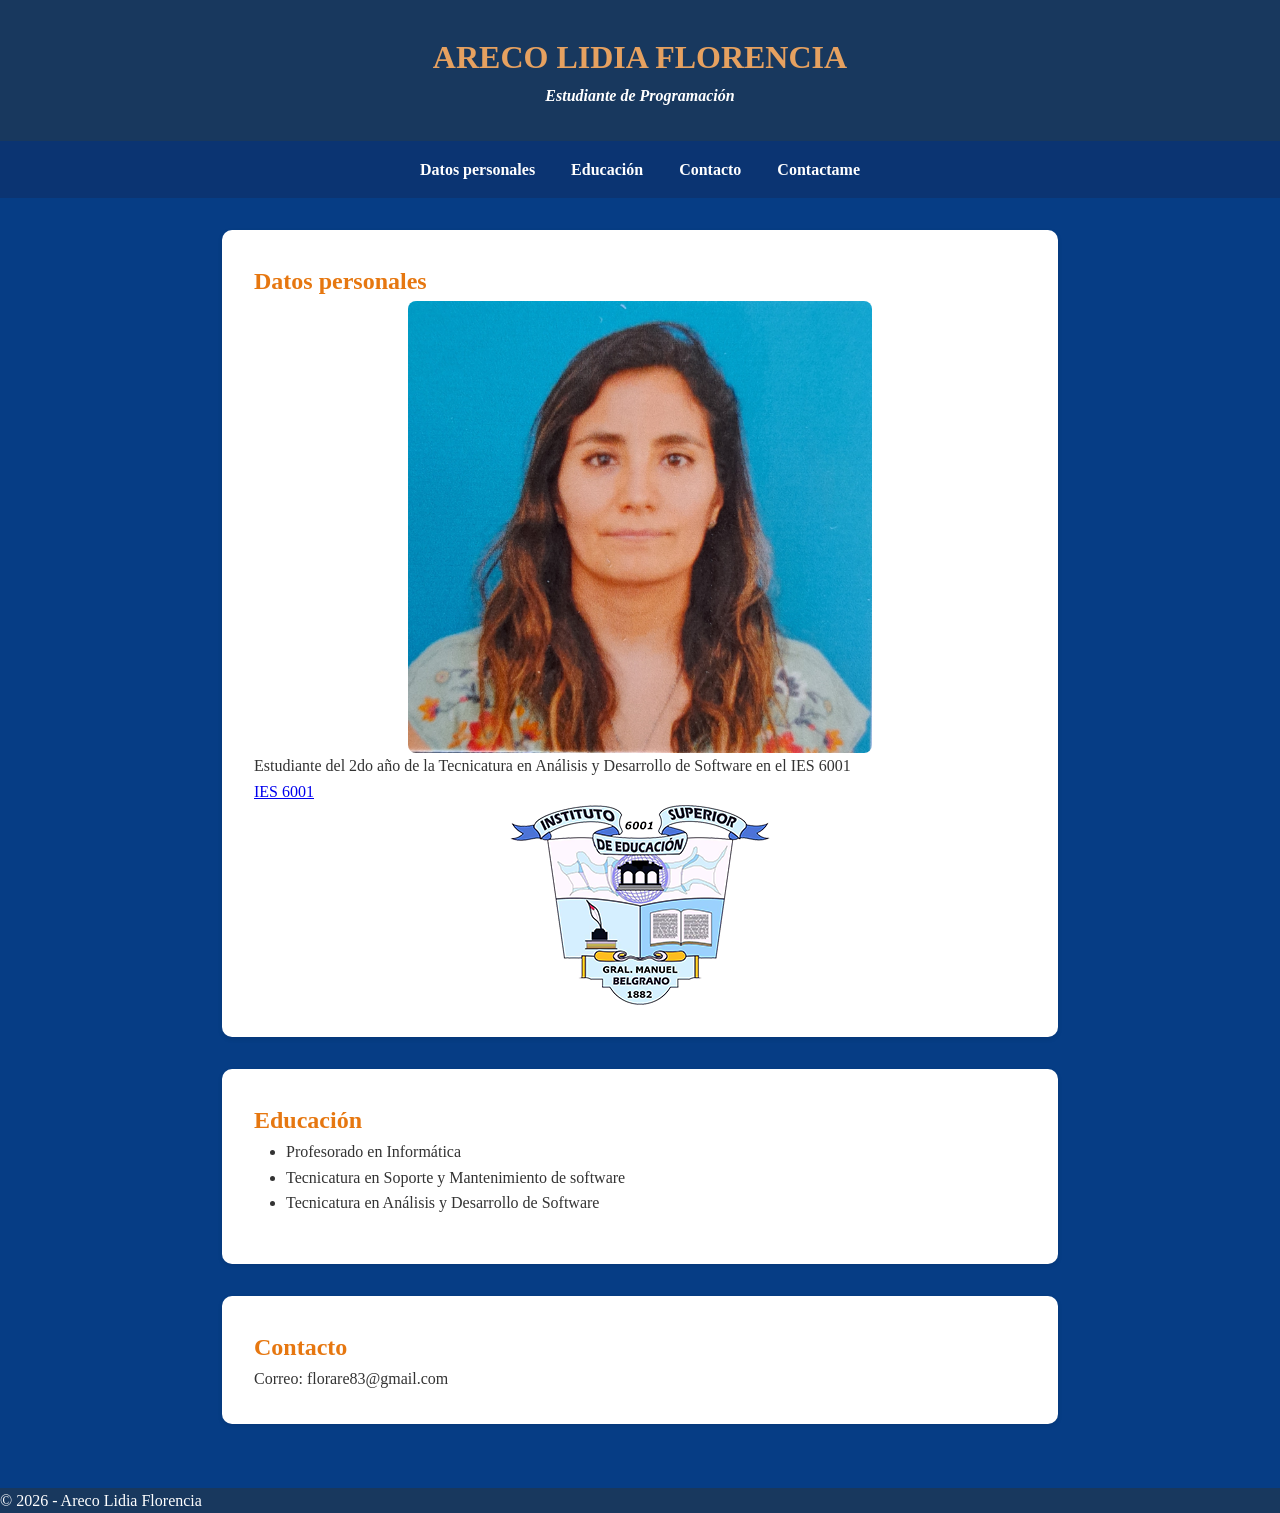
==== index.html @ 7a7b5271 "Add files via upload" ====
<!DOCTYPE html>
<html lang="es">
 <head>
  <meta charset="UTF-8">
  <meta name="viewport" content="width=device-width, initial-scale=1.0">
  <title>Areco — Mi Primer Sitio</title>
  <link rel="stylesheet" href="style.css">
 </head>
 <body>
   <header>
   <h1>ARECO LIDIA FLORENCIA</h1>
   <p class="destacado">Estudiante de Programación</p>
  </header>
 <nav>
  <a href="#datos">Datos personales</a>
  <a href="#educacion">Educación</a>
  <a href="#contacto">Contacto</a>
  <a href="#contactame">Contactame</a>
 </nav>
 <main>
  <section id="datos">
   <h2>Datos personales</h2>
   <img src="images/foto_perfil.jpg" alt="Foto de Florencia">
   <p>Estudiante del 2do año de la Tecnicatura en Análisis y Desarrollo de Software en el IES 6001</p>
   <a href="https://ies6001-sal.infd.edu.ar/sitio/">IES 6001</a>
   <img src="images/ies6001.png" alt="IES 6001">
  </section>
   <section id="educacion">
   <h2>Educación</h2>
   <ul>
    <li>Profesorado en Informática</li>
    <li>Tecnicatura en Soporte y Mantenimiento de software</li>
    <li>Tecnicatura en Análisis y Desarrollo de Software</li>
   </ul> 
  </section>
  <section id="contacto">
   <h2>Contacto</h2>
   <p>Correo: florare83@gmail.com</p>
  </section>
 </main>

 <footer>
  <p>&copy; 2026 - Areco Lidia Florencia</p>
 </footer>
</html>
---- style.css ----
/* ===== RESET BASICO ===== */
* {
 margin: 0; /* Elimina margenes por defecto */
 padding: 0; /* Elimina relleno por defecto */
 box-sizing: border-box; /* Los bordes se incluyen en el ancho */
}
/* ===== TIPOGRAFIA BASE ===== */
body {
 font-family: Georgia, "Times New Roman", Times, serif;
 font-size: 16px; /* Tamanio base */
 line-height: 1.6; /* Espacio entre lineas */
 color: #333333; /* Gris oscuro para el texto */
 background-color: #063d85; /* Fondo gris claro */
}

/* ===== HEADER ===== */
header {
 font-family:Georgia, 'Times New Roman', Times, serif;
 background-color: #18385e; /* Azul */
 color: rgb(230, 161, 96);
 text-align: center;
 padding: 2rem; /* Espacio interno */
}
/* ===== NAV ===== */
nav {
 background-color: #0b3472; /* Azul oscuro */
 padding: 1rem;
 text-align: center;
}
nav a {
 color: white;
 text-decoration: none; /* Sin subrayado */
 margin: 0 1rem; /* Espacio entre links */
 font-weight: bold;
}

/* ===== FOOTER ===== */
footer {
 color: white;
 background-color: #18385e;
}

/* ===== MAIN ===== */
main {
 max-width: 900px; /* Ancho maximo */
 margin: 0 auto; /* Centrar horizontalmente */
 padding: 2rem;
}
/* ===== SECCIONES ===== */
section {
 background-color: white;
 border-radius: 10px; /* Esquinas redondeadas */
 padding: 2rem;
 margin-bottom: 2rem;
 box-shadow: 0 2px 5px rgba(0,0,0,0.1); /* Sombra suave */
}
/* ===== IMAGENES ===== */
img {
 max-width: 60%; /* Nunca mas ancho que su contenedor */
 height: auto; /* Mantiene proporcion */
 border-radius: 8px;
 display: block; margin: 0 auto; /*Centrado de imagenes*/
}
/* ===== LISTAS ===== */
ul, ol {
 padding-left: 2rem; /* Indentacion de la lista */
 margin-bottom: 1rem;
}

/*ELEMENTO, CLASE Y PSEUDO-CLASE*/

h2 {
 color: rgb(230, 119, 16);
}
.destacado {
 color: rgb(255, 255, 255);
 font-weight: bold;
 font-style: italic;
 }
a:hover {
 text-decoration: underline; /* Subrayado al pasar el mouse */
 color: rgb(115, 176, 204);
}
a:active { color: rgb(160, 214, 240);
}
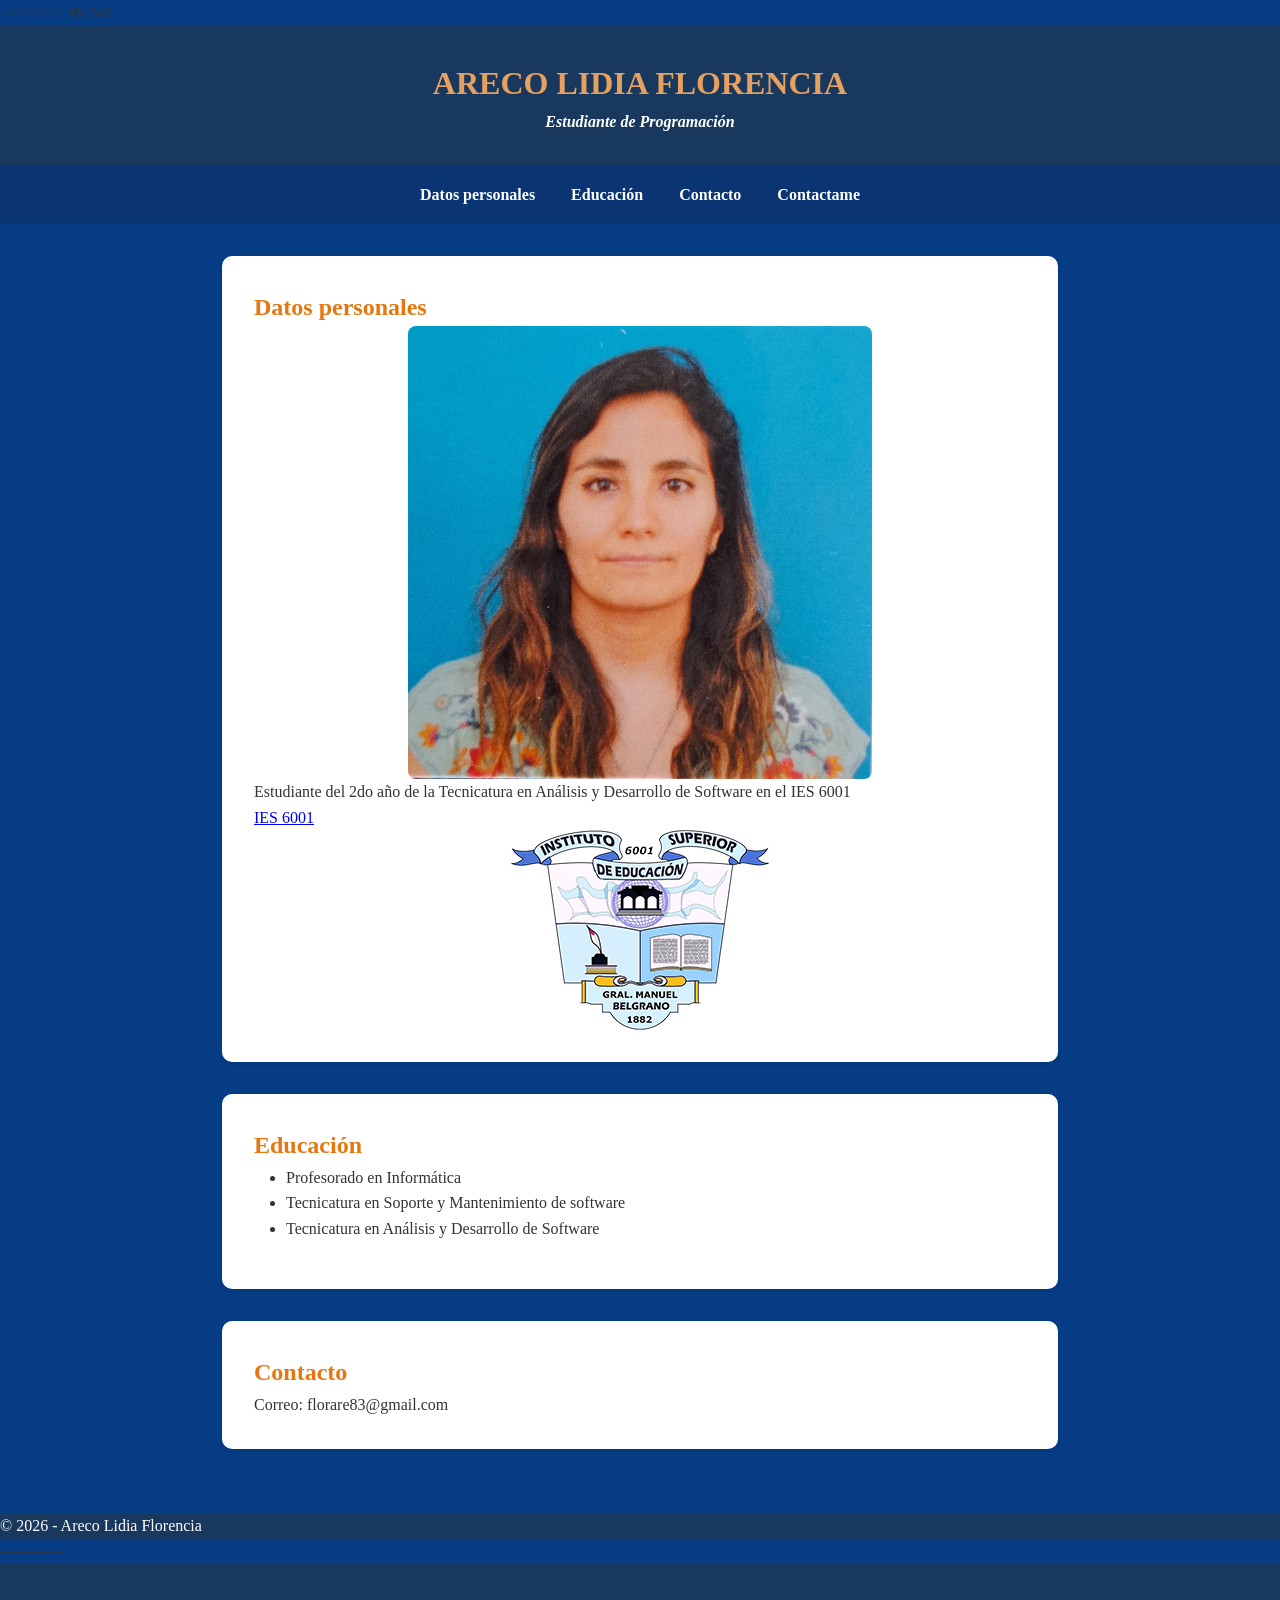
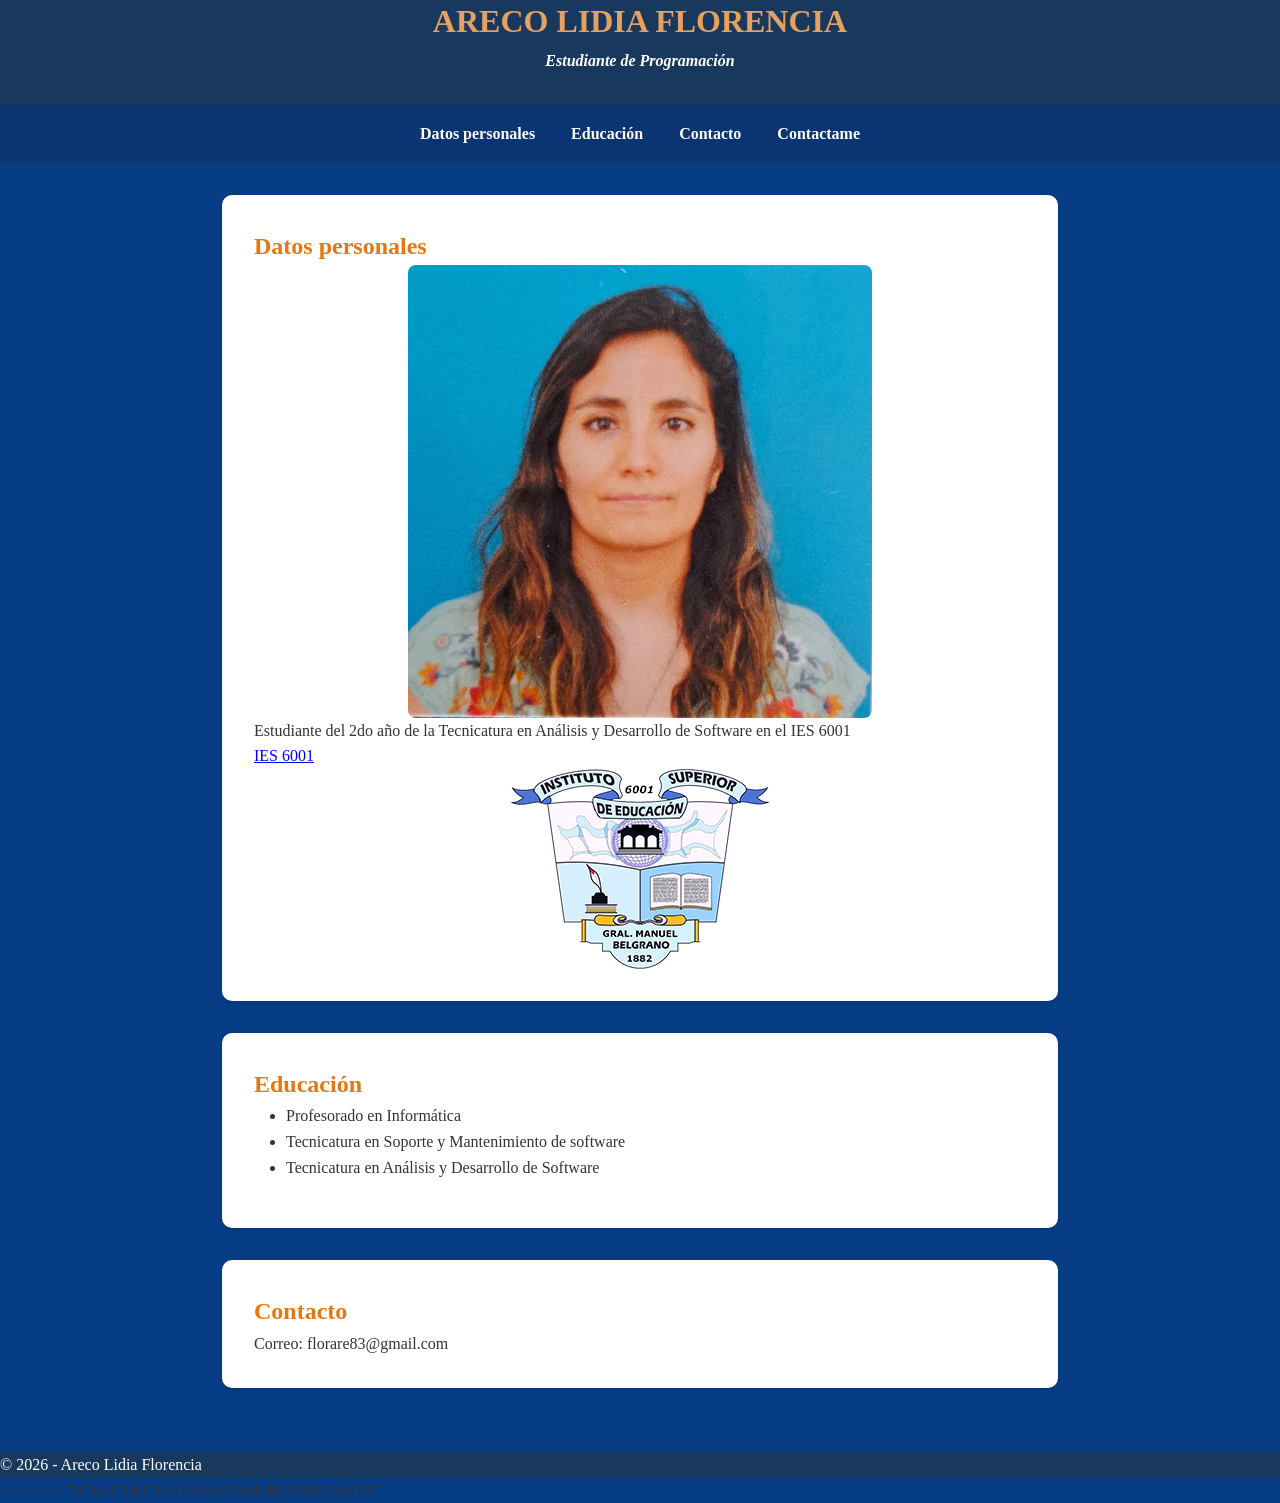
==== commit 647d47c3: "Arreglo" ====
--- a/index.html
+++ b/index.html
@@ -1,45 +1,93 @@
-<!DOCTYPE html>
-<html lang="es">
- <head>
-  <meta charset="UTF-8">
-  <meta name="viewport" content="width=device-width, initial-scale=1.0">
-  <title>Areco — Mi Primer Sitio</title>
-  <link rel="stylesheet" href="style.css">
- </head>
- <body>
-   <header>
-   <h1>ARECO LIDIA FLORENCIA</h1>
-   <p class="destacado">Estudiante de Programación</p>
-  </header>
- <nav>
-  <a href="#datos">Datos personales</a>
-  <a href="#educacion">Educación</a>
-  <a href="#contacto">Contacto</a>
-  <a href="#contactame">Contactame</a>
- </nav>
- <main>
-  <section id="datos">
-   <h2>Datos personales</h2>
-   <img src="images/foto_perfil.jpg" alt="Foto de Florencia">
-   <p>Estudiante del 2do año de la Tecnicatura en Análisis y Desarrollo de Software en el IES 6001</p>
-   <a href="https://ies6001-sal.infd.edu.ar/sitio/">IES 6001</a>
-   <img src="images/ies6001.png" alt="IES 6001">
-  </section>
-   <section id="educacion">
-   <h2>Educación</h2>
-   <ul>
-    <li>Profesorado en Informática</li>
-    <li>Tecnicatura en Soporte y Mantenimiento de software</li>
-    <li>Tecnicatura en Análisis y Desarrollo de Software</li>
-   </ul> 
-  </section>
-  <section id="contacto">
-   <h2>Contacto</h2>
-   <p>Correo: florare83@gmail.com</p>
-  </section>
- </main>
-
- <footer>
-  <p>&copy; 2026 - Areco Lidia Florencia</p>
- </footer>
-</html>
+<<<<<<< HEAD
+<!DOCTYPE html>
+<html lang="es">
+ <head>
+  <meta charset="UTF-8">
+  <meta name="viewport" content="width=device-width, initial-scale=1.0">
+  <title>Areco — Mi Primer Sitio</title>
+  <link rel="stylesheet" href="style.css">
+ </head>
+ <body>
+   <header>
+   <h1>ARECO LIDIA FLORENCIA</h1>
+   <p class="destacado">Estudiante de Programación</p>
+  </header>
+ <nav>
+  <a href="#datos">Datos personales</a>
+  <a href="#educacion">Educación</a>
+  <a href="#contacto">Contacto</a>
+  <a href="#contactame">Contactame</a>
+ </nav>
+ <main>
+  <section id="datos">
+   <h2>Datos personales</h2>
+   <img src="images/foto_perfil.jpg" alt="Foto de Florencia">
+   <p>Estudiante del 2do año de la Tecnicatura en Análisis y Desarrollo de Software en el IES 6001</p>
+   <a href="https://ies6001-sal.infd.edu.ar/sitio/">IES 6001</a>
+   <img src="images/ies6001.png" alt="IES 6001">
+  </section>
+   <section id="educacion">
+   <h2>Educación</h2>
+   <ul>
+    <li>Profesorado en Informática</li>
+    <li>Tecnicatura en Soporte y Mantenimiento de software</li>
+    <li>Tecnicatura en Análisis y Desarrollo de Software</li>
+   </ul> 
+  </section>
+  <section id="contacto">
+   <h2>Contacto</h2>
+   <p>Correo: florare83@gmail.com</p>
+  </section>
+ </main>
+
+ <footer>
+  <p>&copy; 2026 - Areco Lidia Florencia</p>
+ </footer>
+</html>
+=======
+<!DOCTYPE html>
+<html lang="es">
+ <head>
+  <meta charset="UTF-8">
+  <meta name="viewport" content="width=device-width, initial-scale=1.0">
+  <title>Areco — Mi Primer Sitio</title>
+  <link rel="stylesheet" href="style.css">
+ </head>
+ <body>
+   <header>
+   <h1>ARECO LIDIA FLORENCIA</h1>
+   <p class="destacado">Estudiante de Programación</p>
+  </header>
+ <nav>
+  <a href="#datos">Datos personales</a>
+  <a href="#educacion">Educación</a>
+  <a href="#contacto">Contacto</a>
+  <a href="#contactame">Contactame</a>
+ </nav>
+ <main>
+  <section id="datos">
+   <h2>Datos personales</h2>
+   <img src="images/foto_perfil.jpg" alt="Foto de Florencia">
+   <p>Estudiante del 2do año de la Tecnicatura en Análisis y Desarrollo de Software en el IES 6001</p>
+   <a href="https://ies6001-sal.infd.edu.ar/sitio/">IES 6001</a>
+   <img src="images/ies6001.png" alt="IES 6001">
+  </section>
+   <section id="educacion">
+   <h2>Educación</h2>
+   <ul>
+    <li>Profesorado en Informática</li>
+    <li>Tecnicatura en Soporte y Mantenimiento de software</li>
+    <li>Tecnicatura en Análisis y Desarrollo de Software</li>
+   </ul> 
+  </section>
+  <section id="contacto">
+   <h2>Contacto</h2>
+   <p>Correo: florare83@gmail.com</p>
+  </section>
+ </main>
+
+ <footer>
+  <p>&copy; 2026 - Areco Lidia Florencia</p>
+ </footer>
+</html>
+>>>>>>> 7a7b5271d471a63de06c92edb4bf299f470d0397
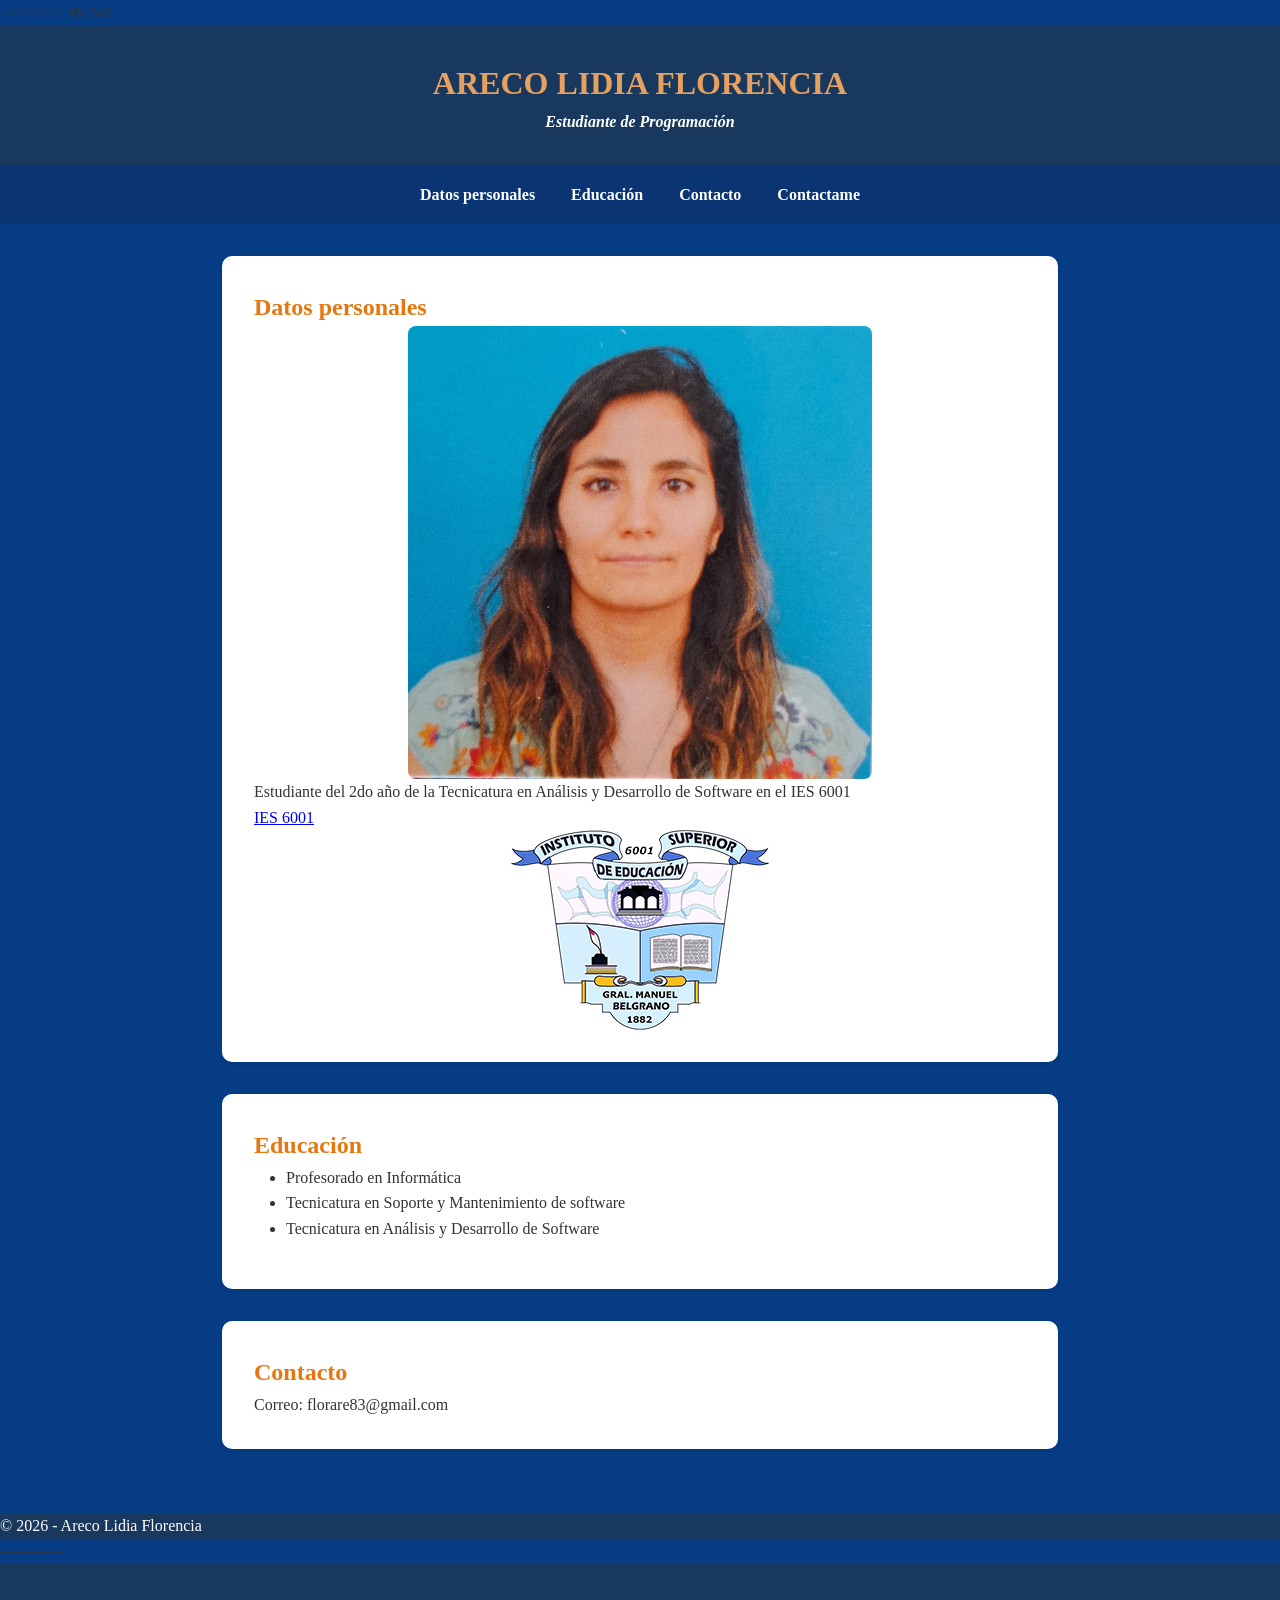
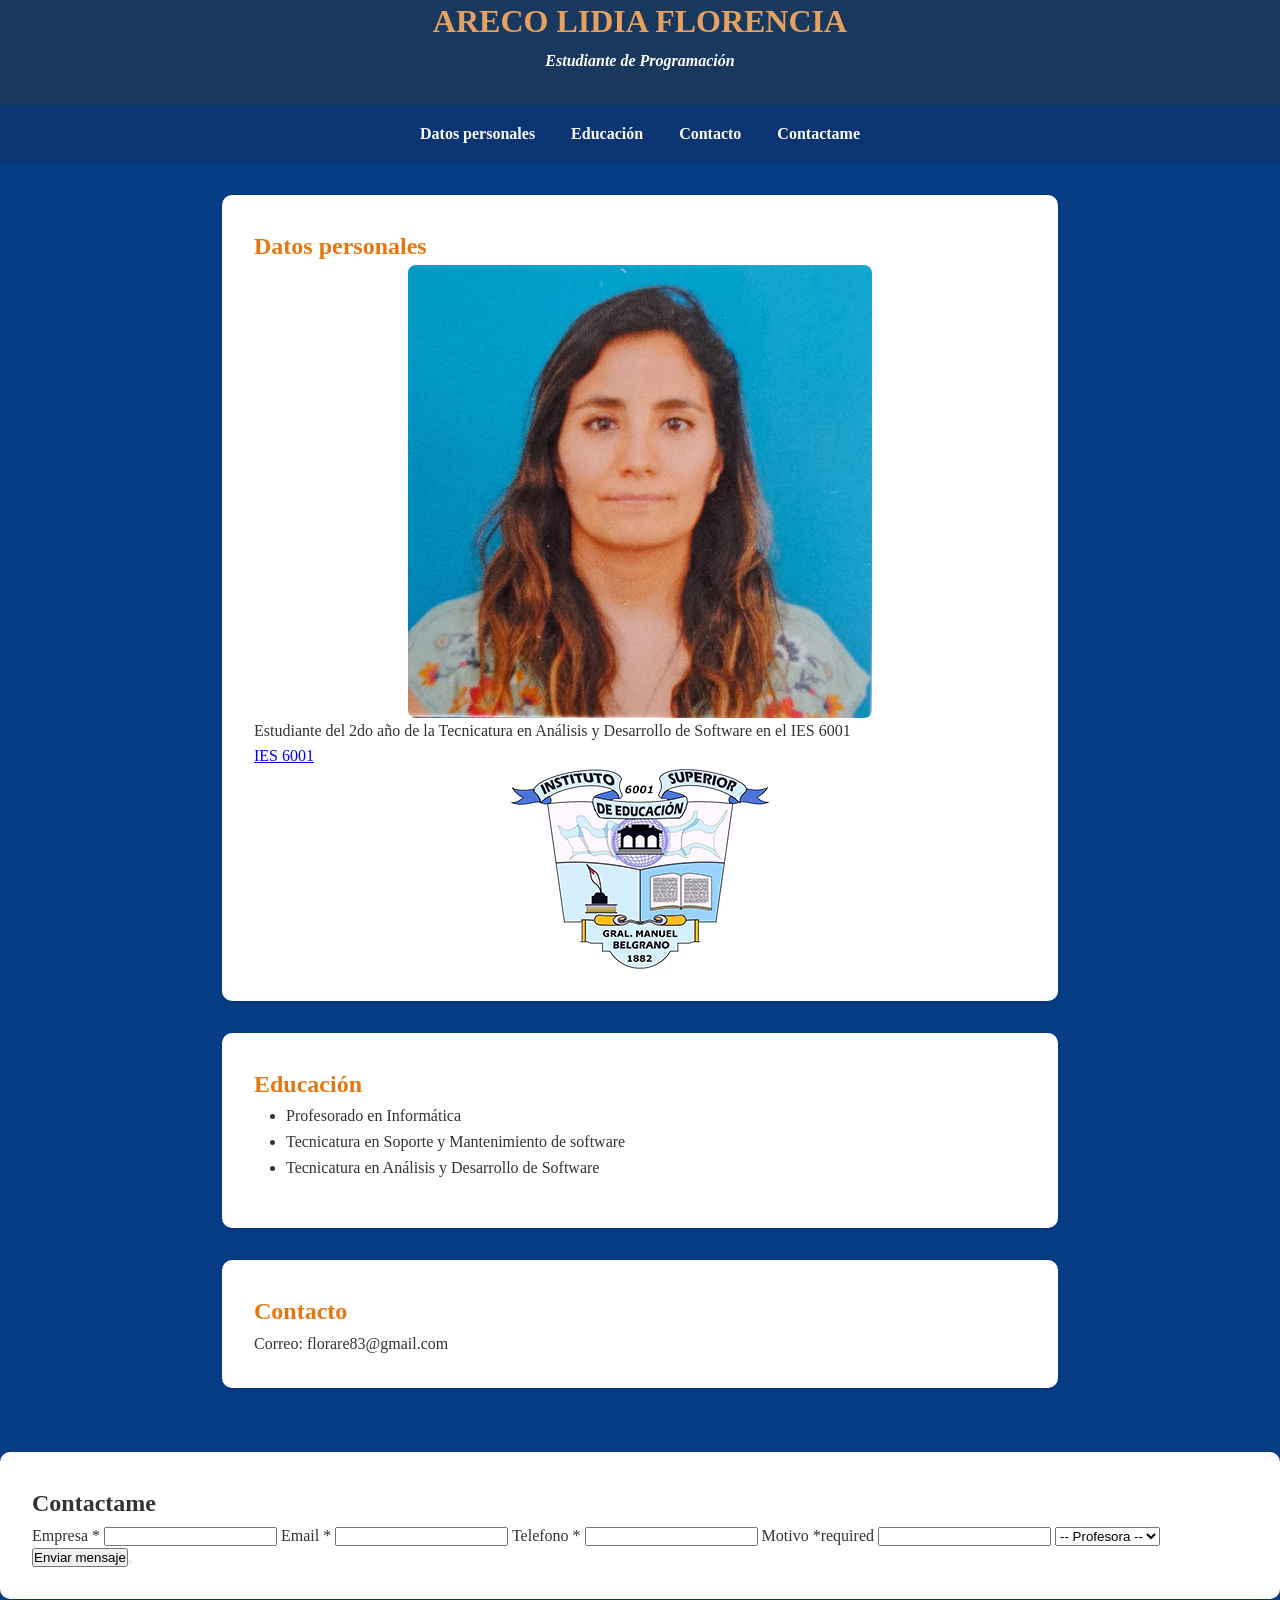
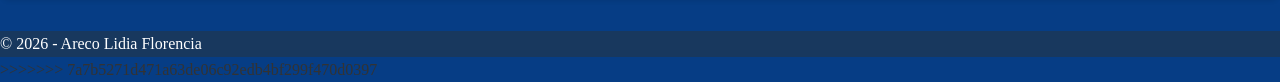
==== commit 146fa87c: "Crear formularios" ====
--- a/index.html
+++ b/index.html
@@ -85,7 +85,28 @@
    <p>Correo: florare83@gmail.com</p>
   </section>
  </main>
+<section id="contactame">
+ <h1>Contactame</h1>
+<form action=""#" method="POST">
+<label for="empresa">Empresa *</label> 
+<input type="text" id="empresa" name="empresa" required>
+<label for="email">Email *</label> 
+<input type="email" id="email" name="email" required>
 
+<label for="telefono">Telefono *</label> 
+<input type="number" id="telefono" name="telefono" required>
+
+<label for="motivo">Motivo *required
+<input type="text" id="motivo" required>
+<select id="motivo" name="motivo">
+<option value="profesora">-- Profesora -- </option>
+<option value="tecnica">-- Tecnica -- </option>
+<option value="analista">-- Analista -- </option>
+</label> 
+</select>
+<button type="submit">Enviar mensaje<button>
+  </form>
+ </section>
  <footer>
   <p>&copy; 2026 - Areco Lidia Florencia</p>
  </footer>
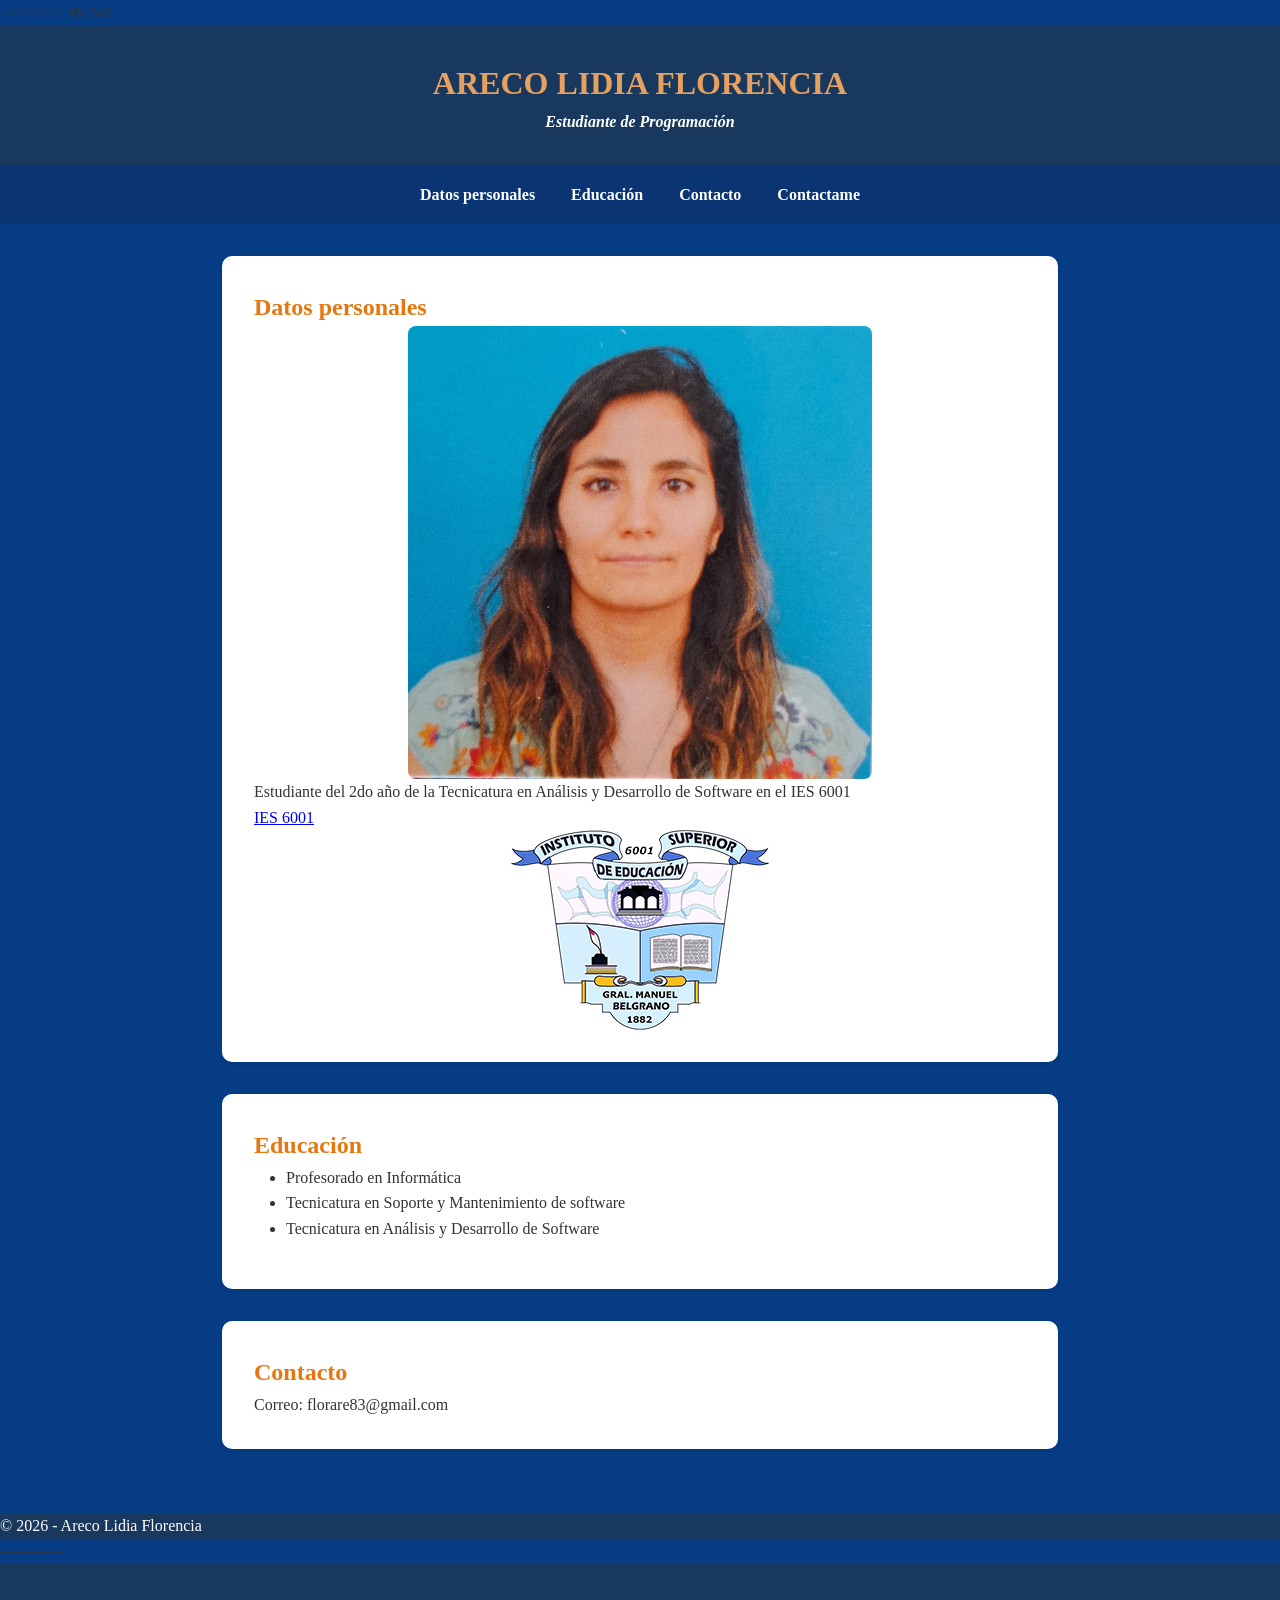
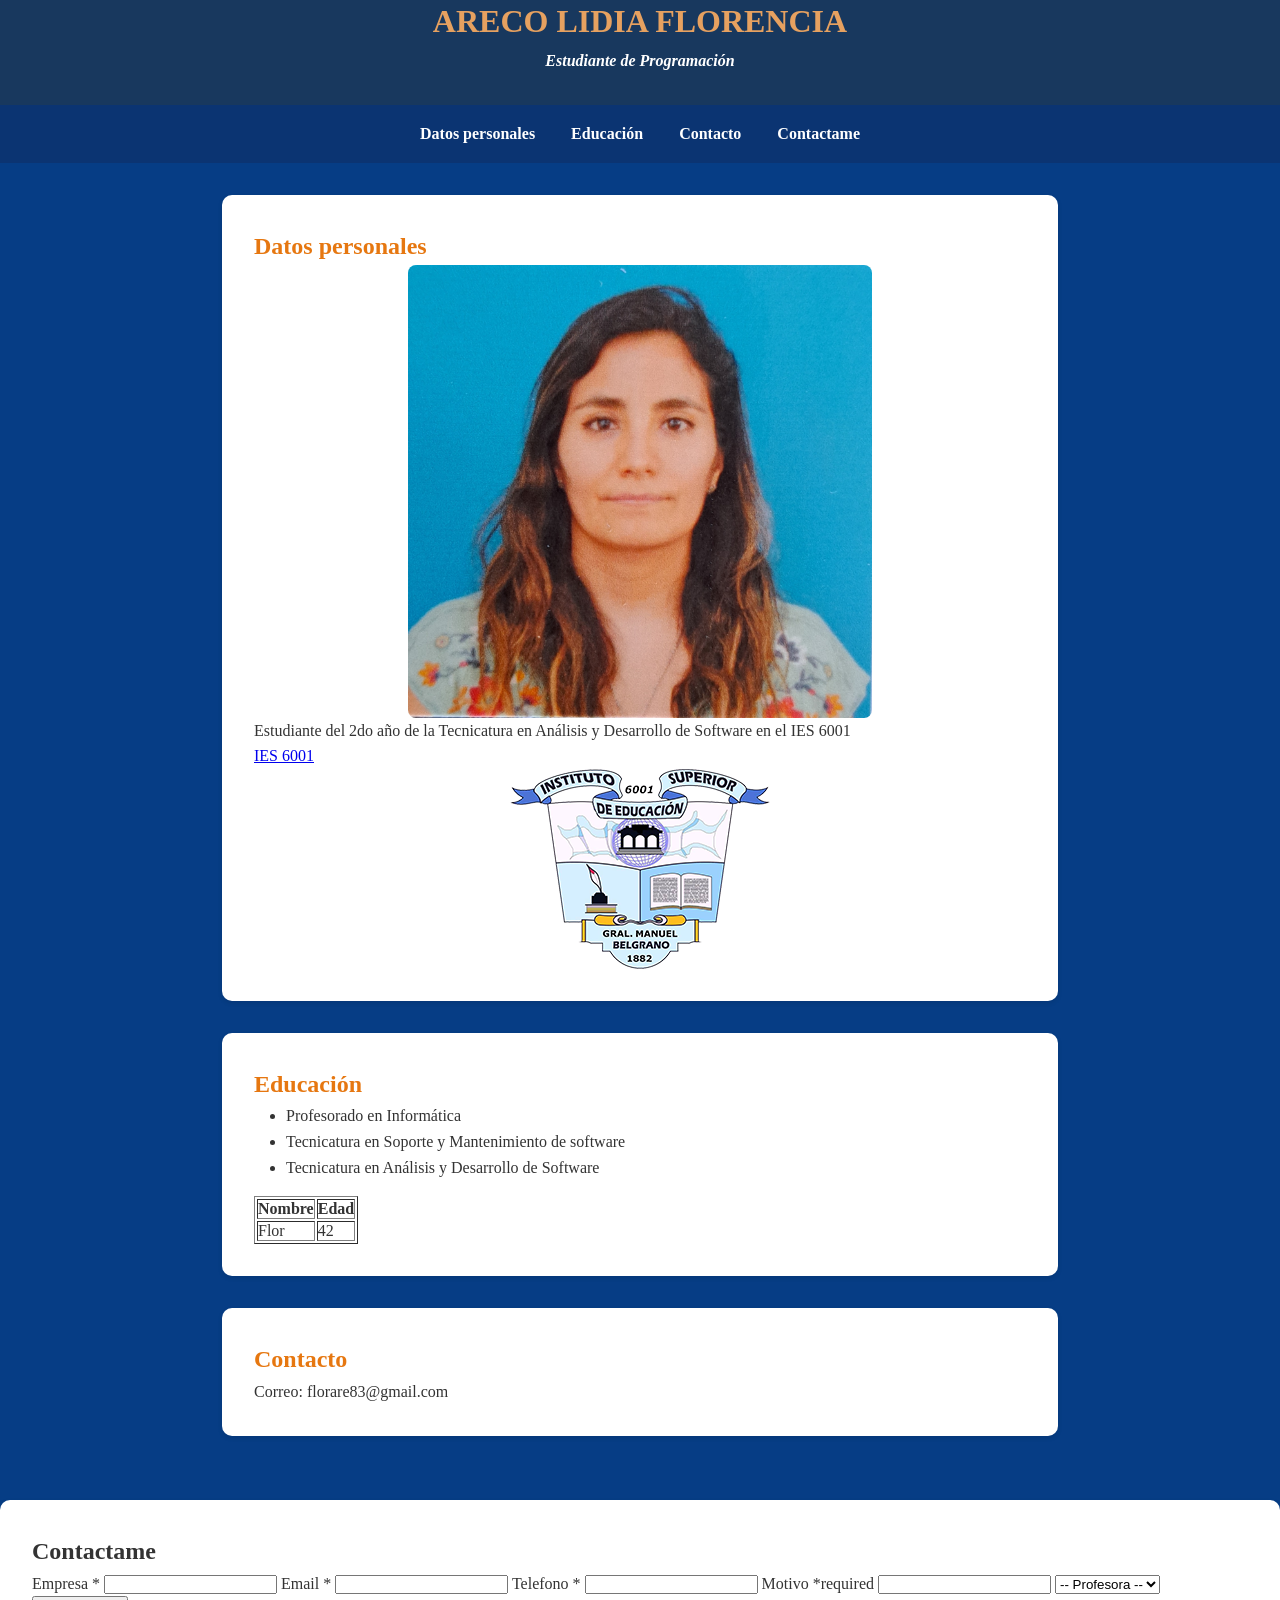
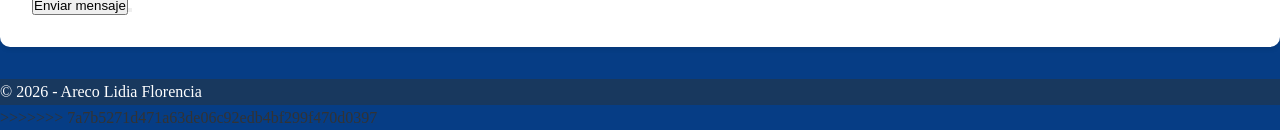
==== commit 184b190d: "Crear tabla" ====
--- a/index.html
+++ b/index.html
@@ -79,6 +79,19 @@
     <li>Tecnicatura en Soporte y Mantenimiento de software</li>
     <li>Tecnicatura en Análisis y Desarrollo de Software</li>
    </ul> 
+
+   <table border="1">
+    <tr>
+    <th>Nombre</th>
+    <th>Edad</th>
+  </tr>
+  
+  <tr>
+    <td>Flor</td>
+    <td>42</td>
+  </tr>
+ 
+</table>
   </section>
   <section id="contacto">
    <h2>Contacto</h2>
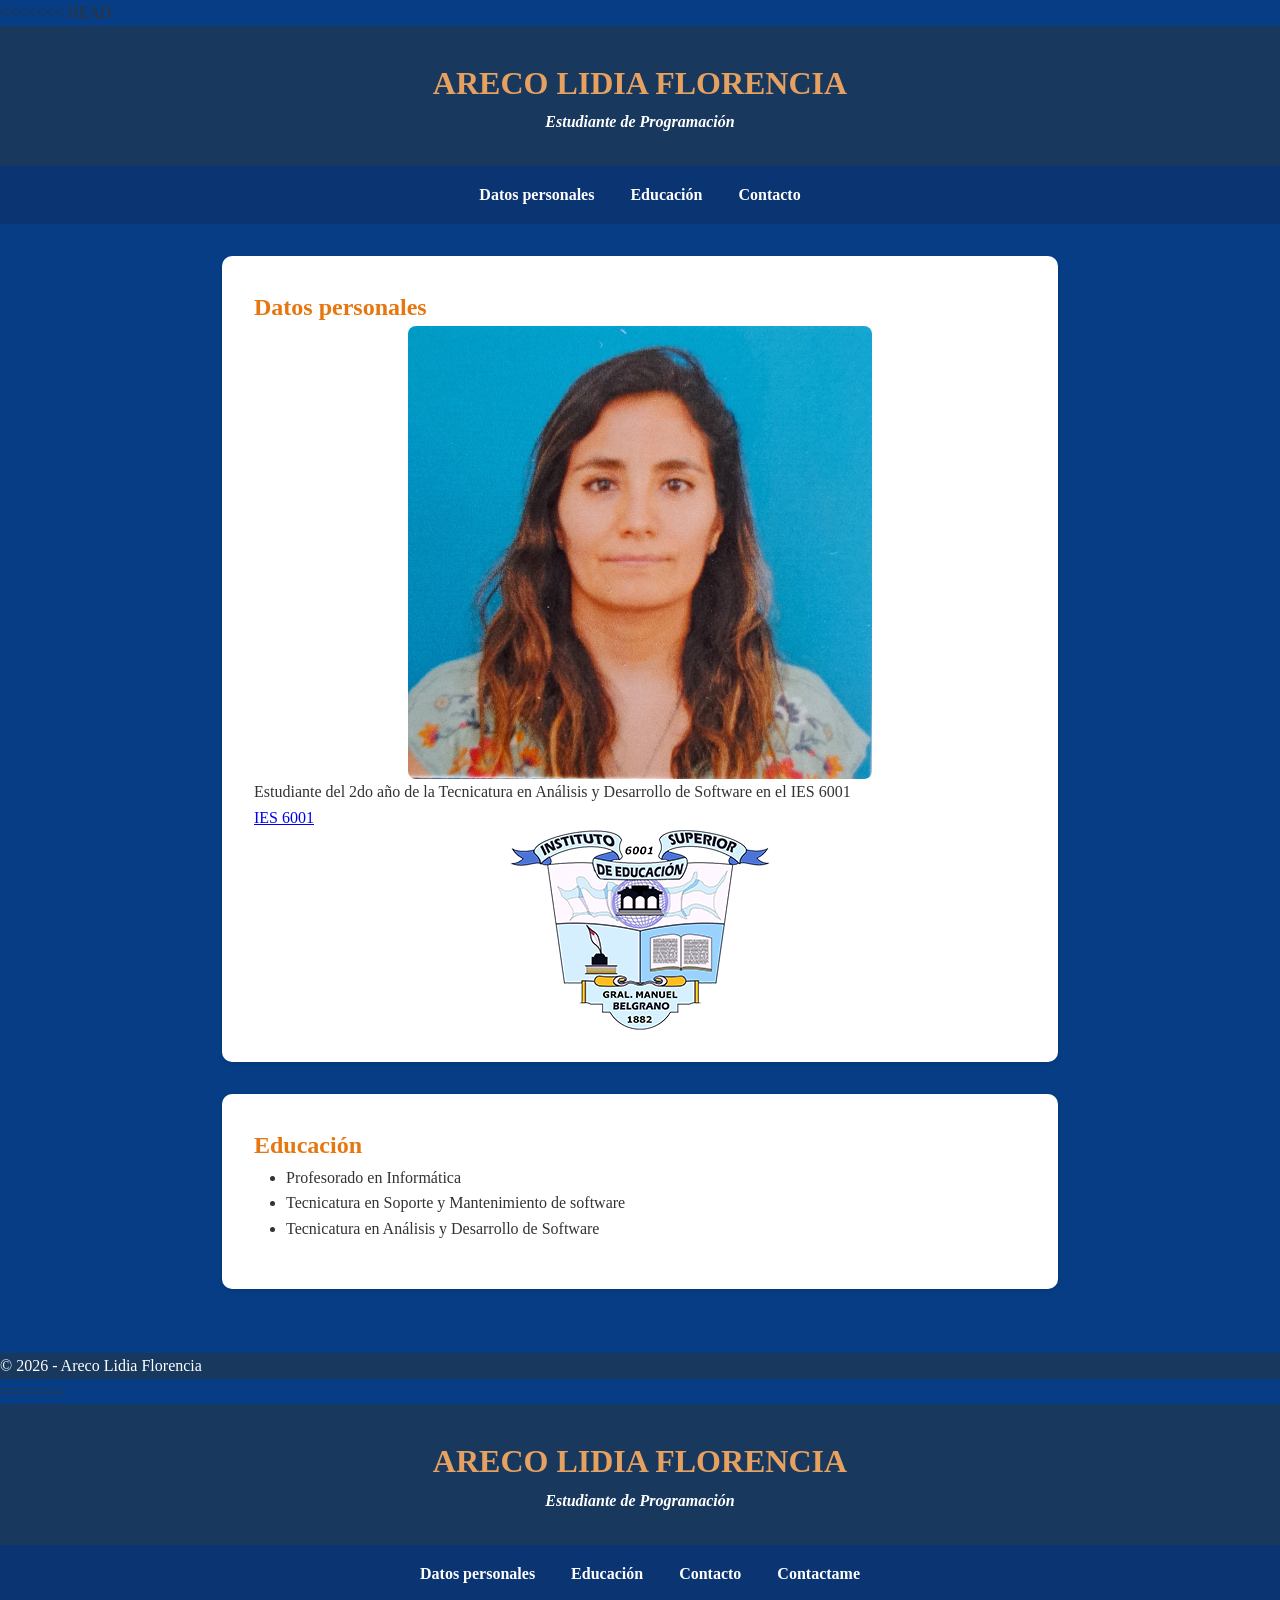
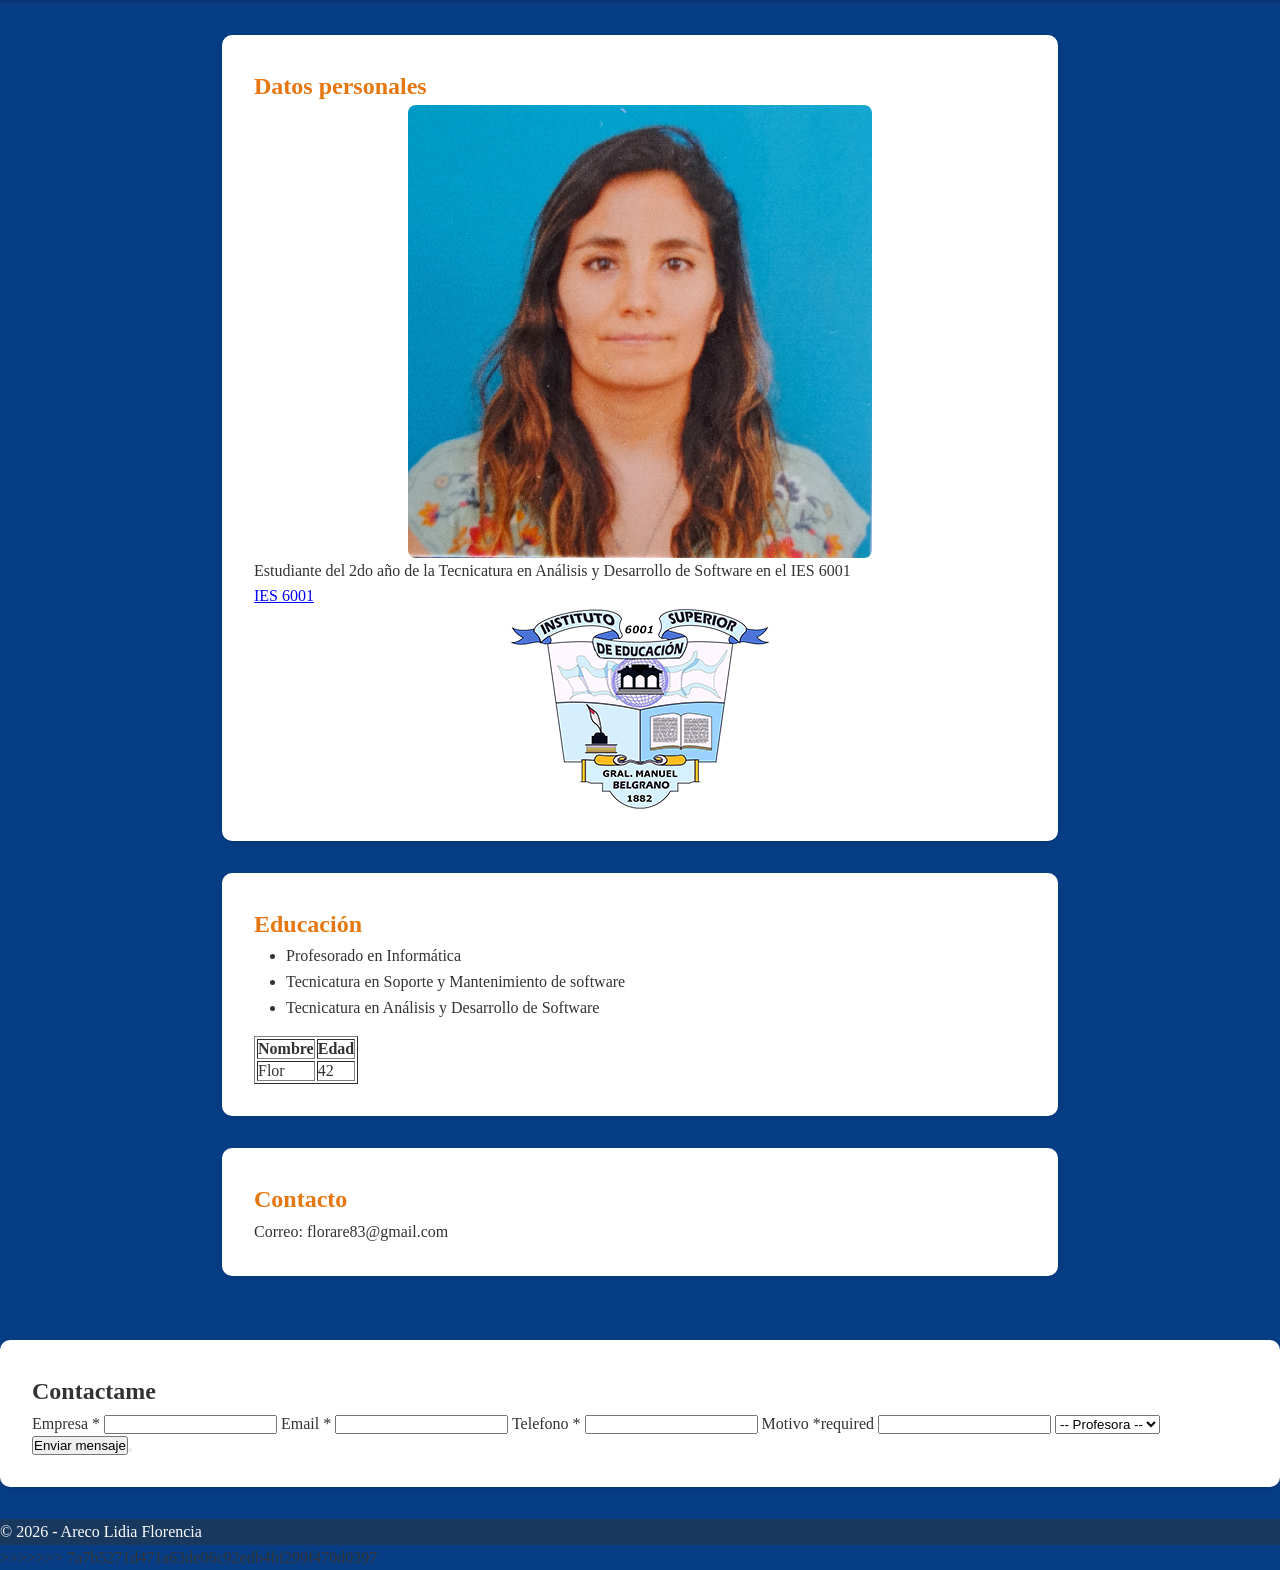
==== commit 2d6a8f0f: "Agregar formulario de contacto final" ====
--- a/index.html
+++ b/index.html
@@ -15,8 +15,7 @@
  <nav>
   <a href="#datos">Datos personales</a>
   <a href="#educacion">Educación</a>
-  <a href="#contacto">Contacto</a>
-  <a href="#contactame">Contactame</a>
+  <a href="contact.html">Contacto</a>
  </nav>
  <main>
   <section id="datos">
@@ -24,7 +23,7 @@
    <img src="images/foto_perfil.jpg" alt="Foto de Florencia">
    <p>Estudiante del 2do año de la Tecnicatura en Análisis y Desarrollo de Software en el IES 6001</p>
    <a href="https://ies6001-sal.infd.edu.ar/sitio/">IES 6001</a>
-   <img src="images/ies6001.png" alt="IES 6001">
+   <img src="images/ies6001.png" alt="Instituto de Educación Superior 6001">
   </section>
    <section id="educacion">
    <h2>Educación</h2>
@@ -34,10 +33,7 @@
     <li>Tecnicatura en Análisis y Desarrollo de Software</li>
    </ul> 
   </section>
-  <section id="contacto">
-   <h2>Contacto</h2>
-   <p>Correo: florare83@gmail.com</p>
-  </section>
+  
  </main>
 
  <footer>
@@ -90,7 +86,7 @@
     <td>Flor</td>
     <td>42</td>
   </tr>
- 
+
 </table>
   </section>
   <section id="contacto">
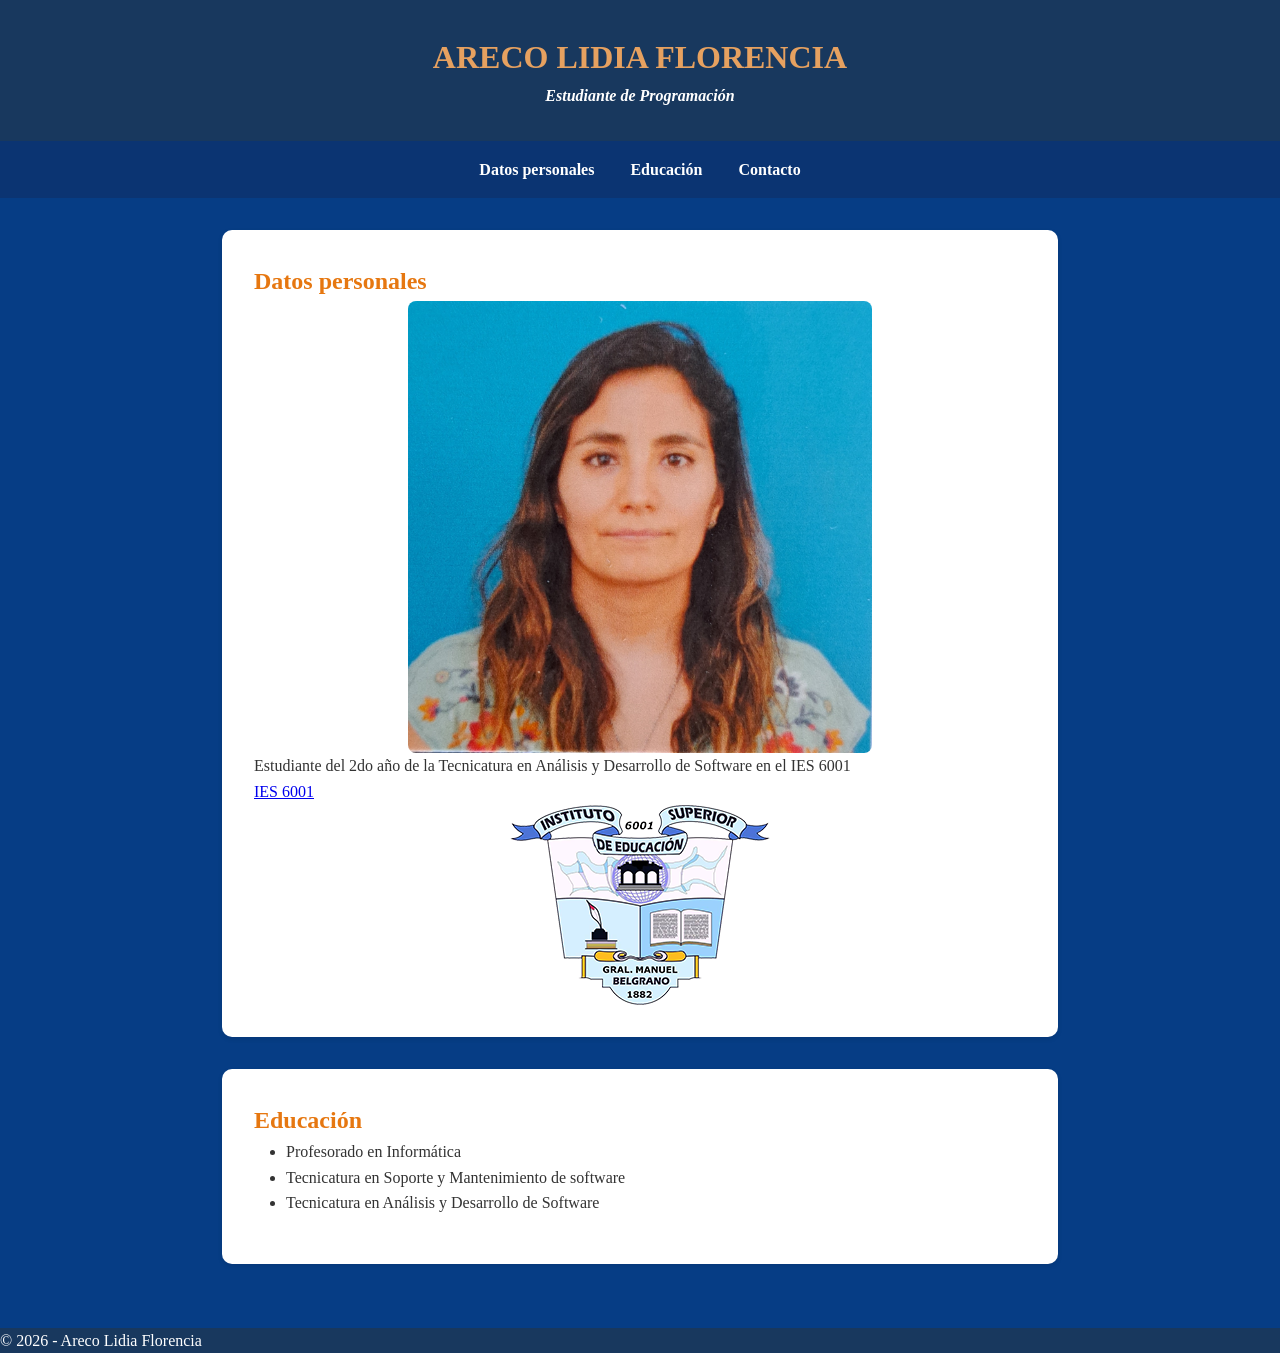
==== commit 53410f6f: "Corregir errores en index" ====
--- a/index.html
+++ b/index.html
@@ -1,4 +1,3 @@
-<<<<<<< HEAD
 <!DOCTYPE html>
 <html lang="es">
  <head>
@@ -40,84 +39,3 @@
   <p>&copy; 2026 - Areco Lidia Florencia</p>
  </footer>
 </html>
-=======
-<!DOCTYPE html>
-<html lang="es">
- <head>
-  <meta charset="UTF-8">
-  <meta name="viewport" content="width=device-width, initial-scale=1.0">
-  <title>Areco — Mi Primer Sitio</title>
-  <link rel="stylesheet" href="style.css">
- </head>
- <body>
-   <header>
-   <h1>ARECO LIDIA FLORENCIA</h1>
-   <p class="destacado">Estudiante de Programación</p>
-  </header>
- <nav>
-  <a href="#datos">Datos personales</a>
-  <a href="#educacion">Educación</a>
-  <a href="#contacto">Contacto</a>
-  <a href="#contactame">Contactame</a>
- </nav>
- <main>
-  <section id="datos">
-   <h2>Datos personales</h2>
-   <img src="images/foto_perfil.jpg" alt="Foto de Florencia">
-   <p>Estudiante del 2do año de la Tecnicatura en Análisis y Desarrollo de Software en el IES 6001</p>
-   <a href="https://ies6001-sal.infd.edu.ar/sitio/">IES 6001</a>
-   <img src="images/ies6001.png" alt="IES 6001">
-  </section>
-   <section id="educacion">
-   <h2>Educación</h2>
-   <ul>
-    <li>Profesorado en Informática</li>
-    <li>Tecnicatura en Soporte y Mantenimiento de software</li>
-    <li>Tecnicatura en Análisis y Desarrollo de Software</li>
-   </ul> 
-
-   <table border="1">
-    <tr>
-    <th>Nombre</th>
-    <th>Edad</th>
-  </tr>
-  
-  <tr>
-    <td>Flor</td>
-    <td>42</td>
-  </tr>
-
-</table>
-  </section>
-  <section id="contacto">
-   <h2>Contacto</h2>
-   <p>Correo: florare83@gmail.com</p>
-  </section>
- </main>
-<section id="contactame">
- <h1>Contactame</h1>
-<form action=""#" method="POST">
-<label for="empresa">Empresa *</label> 
-<input type="text" id="empresa" name="empresa" required>
-<label for="email">Email *</label> 
-<input type="email" id="email" name="email" required>
-
-<label for="telefono">Telefono *</label> 
-<input type="number" id="telefono" name="telefono" required>
-
-<label for="motivo">Motivo *required
-<input type="text" id="motivo" required>
-<select id="motivo" name="motivo">
-<option value="profesora">-- Profesora -- </option>
-<option value="tecnica">-- Tecnica -- </option>
-<option value="analista">-- Analista -- </option>
-</label> 
-</select>
-<button type="submit">Enviar mensaje<button>
-  </form>
- </section>
- <footer>
-  <p>&copy; 2026 - Areco Lidia Florencia</p>
- </footer>
-</html>
->>>>>>> 7a7b5271d471a63de06c92edb4bf299f470d0397
--- a/style.css
+++ b/style.css
@@ -84,3 +84,23 @@
 a:active { color: rgb(160, 214, 240);
 }
 
+/*FORMULARIO*/
+input:valid {
+  border: 3px solid green;
+  background-color: #e6ffe6;
+}
+
+input:invalid:not(:placeholder-shown) {
+  border: 3px solid red;
+}
+
+input:focus {
+  border: 3px solid blue;
+  box-shadow: 0 0 5px aqua;
+}
+
+input, textarea, select {
+  width: 100%;
+  padding: 10px;
+  border-radius: 8px;
+}
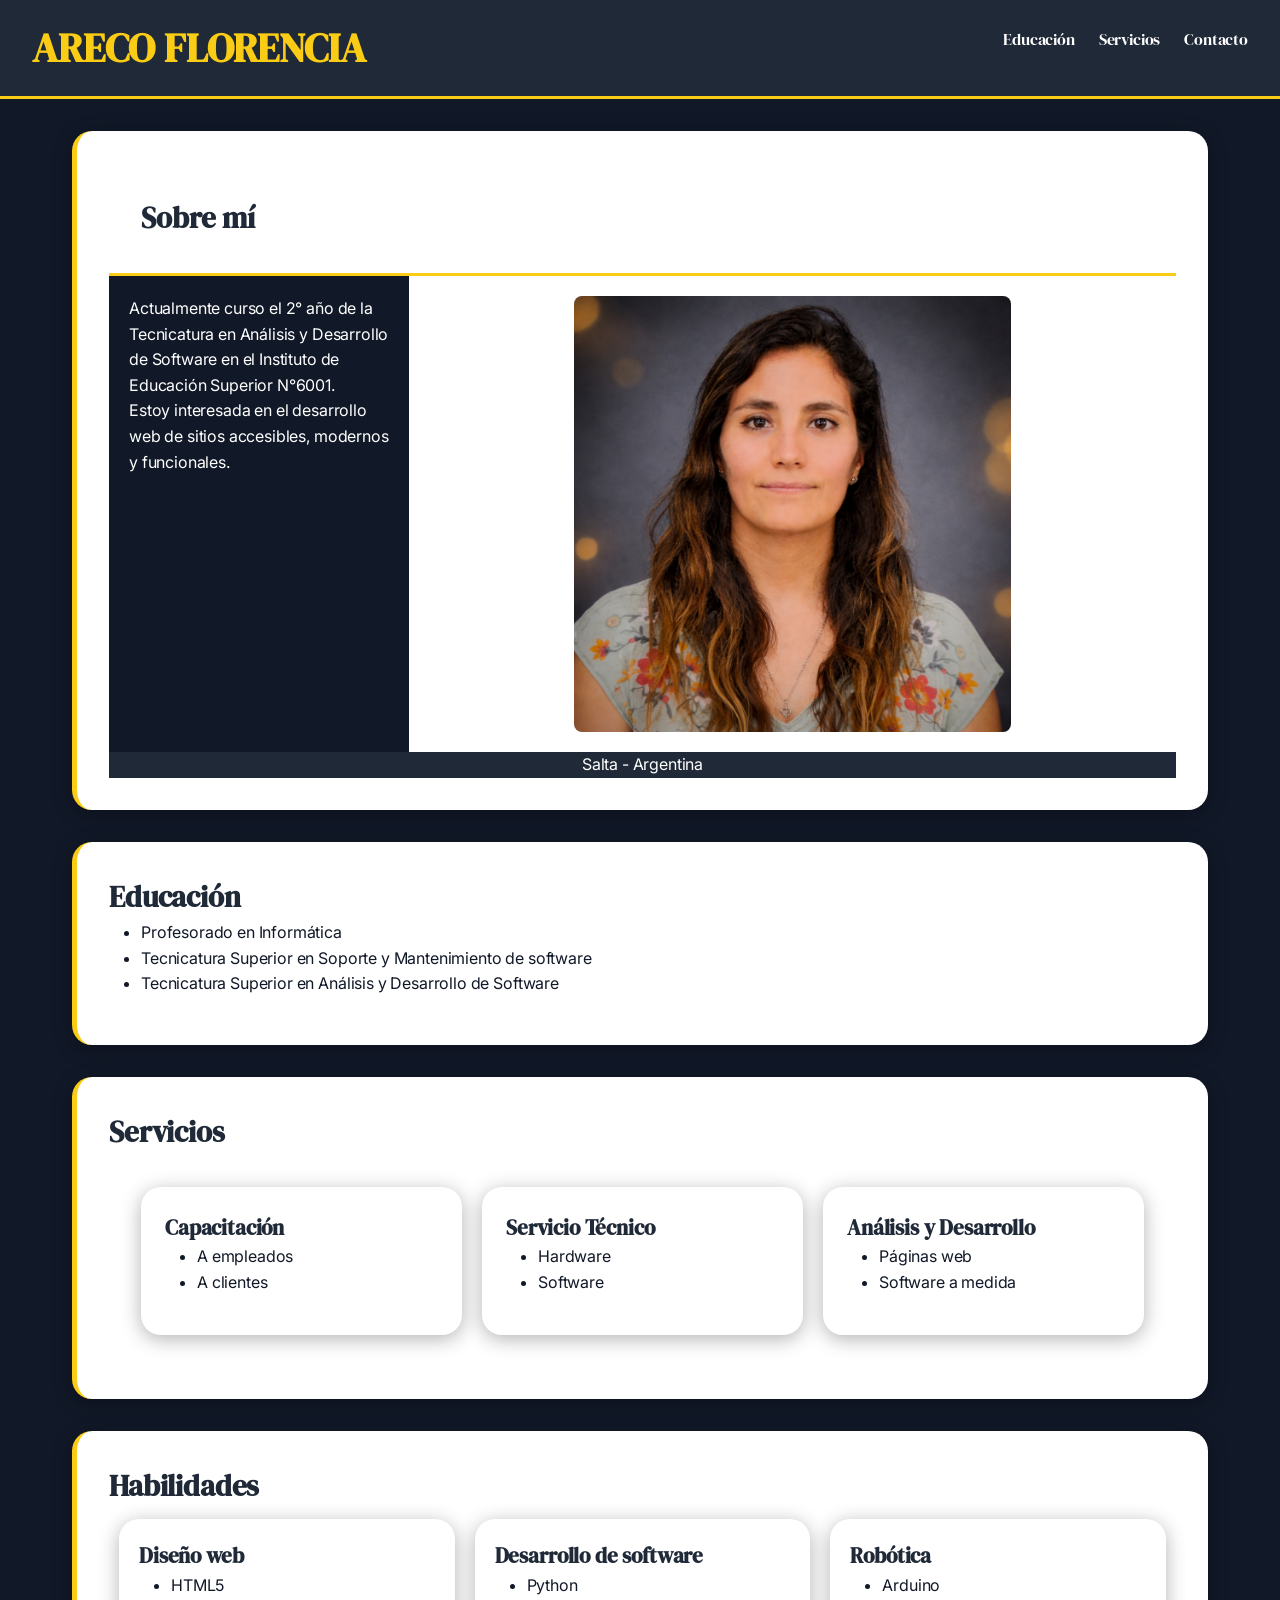
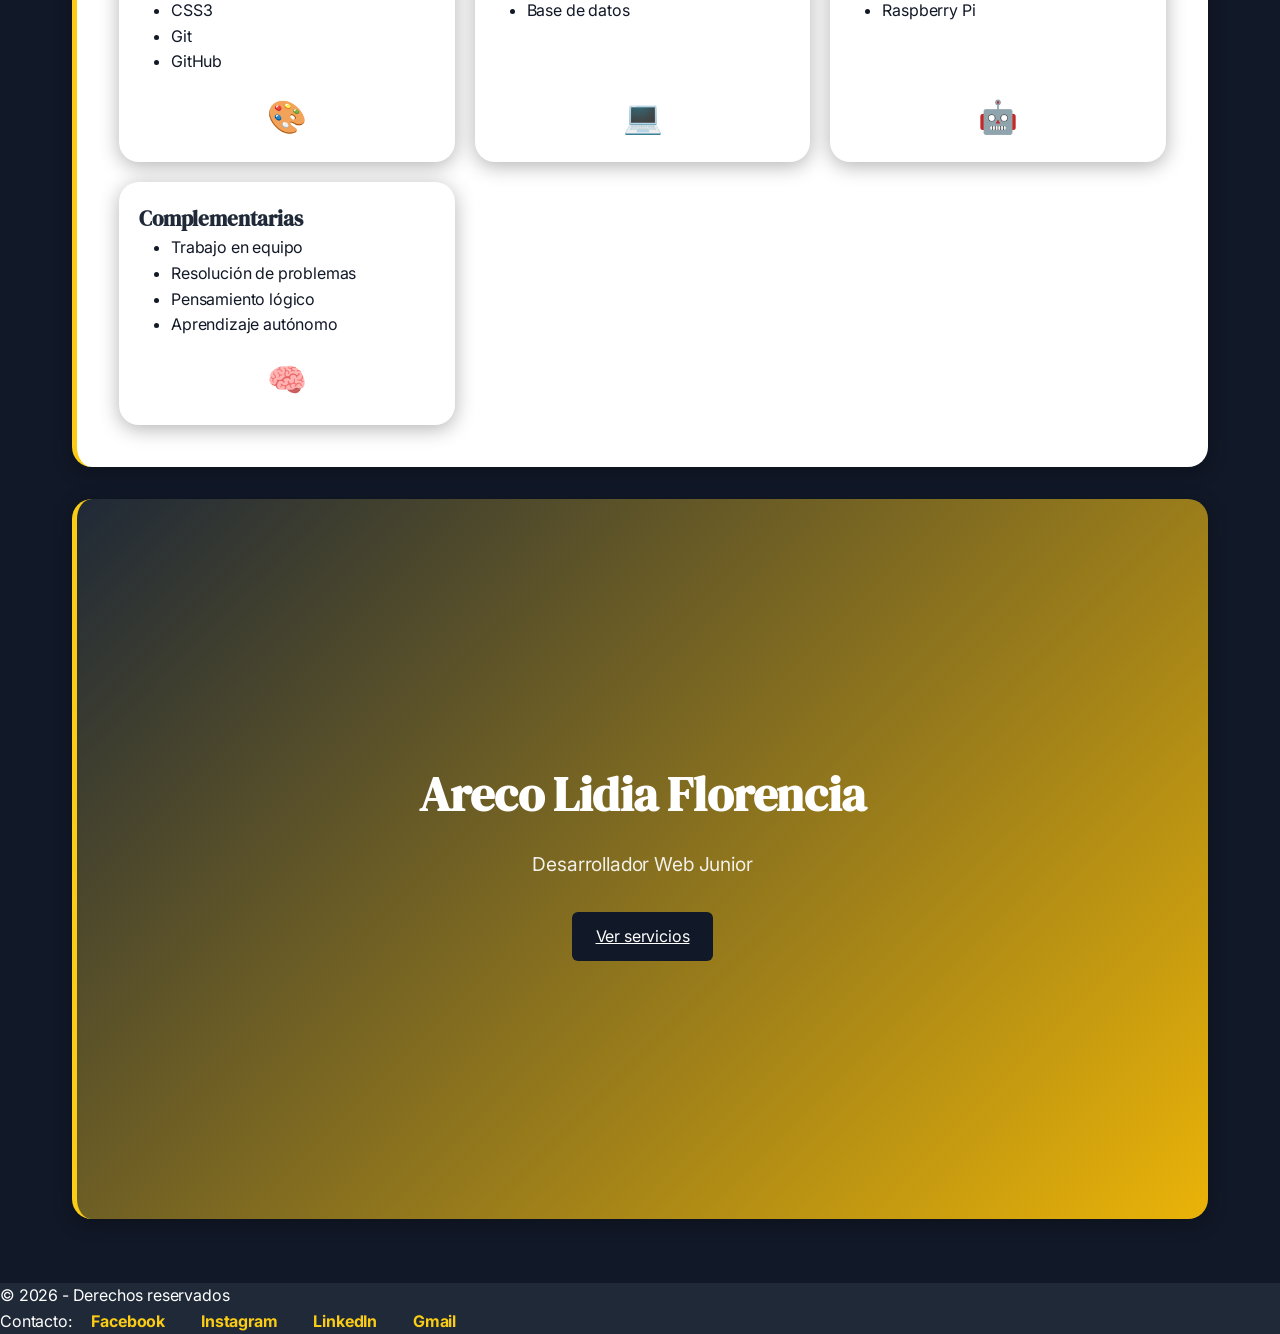
==== commit 082365ac: "Agregar Flex Grid y Responsive" ====
--- a/index.html
+++ b/index.html
@@ -1,41 +1,143 @@
 <!DOCTYPE html>
 <html lang="es">
- <head>
-  <meta charset="UTF-8">
-  <meta name="viewport" content="width=device-width, initial-scale=1.0">
-  <title>Areco — Mi Primer Sitio</title>
-  <link rel="stylesheet" href="style.css">
- </head>
- <body>
-   <header>
-   <h1>ARECO LIDIA FLORENCIA</h1>
-   <p class="destacado">Estudiante de Programación</p>
-  </header>
- <nav>
-  <a href="#datos">Datos personales</a>
-  <a href="#educacion">Educación</a>
-  <a href="contact.html">Contacto</a>
- </nav>
- <main>
-  <section id="datos">
-   <h2>Datos personales</h2>
-   <img src="images/foto_perfil.jpg" alt="Foto de Florencia">
-   <p>Estudiante del 2do año de la Tecnicatura en Análisis y Desarrollo de Software en el IES 6001</p>
-   <a href="https://ies6001-sal.infd.edu.ar/sitio/">IES 6001</a>
-   <img src="images/ies6001.png" alt="Instituto de Educación Superior 6001">
-  </section>
-   <section id="educacion">
-   <h2>Educación</h2>
-   <ul>
-    <li>Profesorado en Informática</li>
-    <li>Tecnicatura en Soporte y Mantenimiento de software</li>
-    <li>Tecnicatura en Análisis y Desarrollo de Software</li>
-   </ul> 
-  </section>
-  
- </main>
 
- <footer>
-  <p>&copy; 2026 - Areco Lidia Florencia</p>
- </footer>
-</html>
+  <head>
+    <meta charset="UTF-8">
+    <meta name="viewport" content="width=device-width, initial-scale=1.0">
+    <title>Mi Primer Sitio</title>
+    <link rel="stylesheet" href="css/style.css">
+    <link href="https://fonts.googleapis.com/css2?family=Inter:wght@400;600;700&display=swap" rel="stylesheet">
+    <link href="https://fonts.googleapis.com/css2?family=DM Serif Display&display=swap" rel="stylesheet">
+  </head>
+
+  <body>
+    <header class="navbar">
+         
+      <h1 class="logo">ARECO FLORENCIA</h1>
+      
+      <nav>
+       <ul class="nav-links">
+        <li>
+          <a href="#educacion">Educación</a>
+        </li>
+        <li>
+          <a href="#servicios">Servicios</a>
+        </li>
+        <li>
+          <a href="contact.html">Contacto</a>
+        </li>
+        </ul>
+      </nav> 
+    </header>
+
+  <main class="container">
+    <section id="sobremi" class="grid">
+      <header class="header"><h2>Sobre mí</h2></header>
+      <aside class="sidebar">
+        <p>
+          Actualmente curso el 2° año de la Tecnicatura en Análisis y Desarrollo de Software en el Instituto de Educación Superior N°6001.<br>
+          Estoy interesada en el desarrollo web de sitios accesibles, modernos y funcionales.
+        </p>
+      </aside>
+      <div class="main"><img src="images/foto_perfil.png" alt="Foto de Florencia"> </div>
+      <footer class="footer"><p>Salta - Argentina</p></footer>
+    </section>
+
+    <section id="educacion">
+    <h2>Educación</h2>
+      <ul>
+        <li>Profesorado en Informática</li>
+        <li>Tecnicatura Superior en Soporte y Mantenimiento de software</li>
+        <li>Tecnicatura Superior en Análisis y Desarrollo de Software</li>
+      </ul> 
+    </section>
+
+    <section  id="servicios">
+      <h2>Servicios</h2>
+      <div class="cards">
+          <article class="card">
+            <h3>Capacitación</h3>
+            <ul>
+              <li>A empleados</li>
+              <li>A clientes</li>
+            </ul>
+          </article>
+          <article class="card">
+            <h3>Servicio Técnico</h3>
+            <ul>
+              <li>Hardware</li>
+              <li>Software</li>
+            </ul>
+          </article>
+          <article class="card">
+            <h3>Análisis y Desarrollo</h3>
+            <ul>
+              <li>Páginas web</li>
+              <li>Software a medida</li>
+            </ul>
+          </article>
+      </div>
+    </section> 
+
+    <section id="habilidades">
+      <h2>Habilidades</h2>
+      <div class="galeria">
+      <div class="card">
+        <h3>Diseño web</h3>
+        <ul>
+          <li>HTML5</li>
+          <li>CSS3</li>
+          <li>Git</li>
+          <li>GitHub</li>
+        </ul>
+      <div class="icono">🎨</div>
+      </div>
+
+      <div class="card">
+        <h3>Desarrollo de software</h3>
+        <ul>
+          <li>Python</li>
+          <li>Base de datos</li>
+        </ul>
+        <div class="icono">💻</div>
+      </div>
+
+      <div class="card">
+        <h3>Robótica</h3>
+        <ul>
+          <li>Arduino</li>
+          <li>Raspberry Pi</li>
+        </ul>
+        <div class="icono">🤖</div>
+      </div>
+
+      <div class="card">
+        <h3>Complementarias</h3>
+        <ul>
+          <li>Trabajo en equipo</li>
+          <li>Resolución de problemas</li>
+          <li>Pensamiento lógico</li>
+          <li>Aprendizaje autónomo</li>
+        </ul>
+        <div class="icono">🧠</div>
+      </div>
+      </div>
+    </section>
+
+    <section class="hero">
+        <h1>Areco Lidia Florencia</h1>
+        <p>Desarrollador Web Junior</p>
+        <a href="#servicios" class="boton">Ver servicios</a>
+    </section>
+   </main>
+
+   <footer>
+    <p>&copy; 2026 - Derechos reservados</p>
+    <p>Contacto: 
+    <a href="https://www.facebook.com/florare83" target="_blank">Facebook</a>
+    <a href="https://www.instagram.com/florare83" target="_blank">Instagram</a>
+    <a href="https://www.linkedin.com/in/florare83" target="_blank">LinkedIn</a>
+    <a href="mailto:florare83@gmail.com" target="_blank">Gmail</a>
+    </p>
+   </footer>
+</html>
--- a/css/style.css
+++ b/css/style.css
@@ -0,0 +1,335 @@
+/* ===== VARIABLES Y PALETA DE COLORES ===== */
+:root {
+ --color-primary: #facc15;  
+ --color-secondary: #1f2937;   
+ --color-accent: #eab308;     
+ --color-text: #111827;        
+ --color-bg: #111827;        
+ --color-white: #ffffff;
+
+ --radius: 20px;
+ --shadow: 0 4px 20px rgba(0,0,0,0.3);
+
+ --font-main: "Inter", sans-serif;
+ --font-heading: "DM Serif Display", serif;
+}
+
+/* ==== RESET BASICO ==== */
+* {
+ margin: 0;
+ padding: 0;
+ box-sizing: border-box;
+}
+
+/* ===== BODY ===== */
+body {
+  font-family: var(--font-main);
+  color: var(--color-white);
+  font-size: 1rem;
+  line-height: 1.6;
+  letter-spacing: -0.01em;
+  background-color: var(--color-bg);
+}
+
+/* ===== TITULOS ===== */
+h1 {
+ font-family: var(--font-heading);
+ font-size: 2.5rem;
+ font-weight: 700;
+ color: var(--color-white);
+}
+
+h2 {
+ font-family: var(--font-heading);
+ font-size: 1.8rem;
+ font-weight: 600;
+ color: var(--color-secondary);
+}
+
+h3 {
+ font-family: var(--font-heading);
+ font-size: 1.3rem;
+ font-weight: 600;
+ color: var(--color-secondary);
+}
+
+/* ===== HEADER ===== */
+header {
+ font-family: var(--font-heading);
+ background-color: var(--color-secondary);
+ color: var(--color-white);
+ text-align: center;
+ padding: 2rem;
+ border-bottom: 3px solid var(--color-primary);
+}
+
+/* ===== FOOTER ===== */
+footer {
+ color: var(--color-white);
+ background-color: var(--color-secondary);
+}
+
+footer a {
+ color: var(--color-primary);
+ text-decoration: none;
+ margin: 0 1rem;
+ font-weight: bold;
+}
+
+footer a:hover {
+ color: var(--color-accent);
+}
+
+/* ===== MAIN ===== */
+main {
+ max-width: 900px;
+ margin: 0 auto;
+ padding: 2rem;
+}
+
+/* ===== SECCIONES ===== */
+section {
+ background-color: var(--color-white);
+ color: var(--color-text);
+ border-radius: var(--radius);
+ padding: 2rem;
+ margin-bottom: 2rem;
+ box-shadow: var(--shadow);
+ border-left: 5px solid var(--color-primary);
+}
+
+/* ===== IMAGENES ===== */
+img {
+ max-width: 60%;
+ height: auto;
+ border-radius: 8px;
+ display: block;
+ margin: 0 auto;
+}
+
+/* ===== LISTAS ===== */
+ul, ol {
+ padding-left: 2rem;
+ margin-bottom: 1rem;
+}
+
+/* ==== VINCULOS ==== */
+
+a:hover {
+ text-decoration: underline;
+ color: var(--color-accent);
+}
+
+a:active {
+ color: var(--color-primary);
+}
+
+/* ==== FORMULARIO ==== */
+input:valid {
+  border: 3px solid var(--color-secondary);
+  background-color: var(--color-primary);
+}
+
+input:invalid:not(:placeholder-shown) {
+  border: 3px solid var(--color-secondary);
+}
+
+input:focus {
+  border: 3px solid var(--color-primary);
+  box-shadow: var(--shadow);
+}
+
+input, textarea, select {
+  width: 100%;
+  padding: 10px;
+  border-radius: var(--radius);
+}
+
+/* ==== NAVBAR CON FLEXBOX ==== */
+.navbar {
+    display: flex;
+    flex-wrap: wrap;
+    justify-content: space-between;  /* logo izq, links der */
+    align-items: center;             /* centrado vertical */
+    padding: 1rem 2rem;
+    background: var(--color-secondary);
+    color: var(--color-white);
+}
+
+.logo {
+    color: var(--color-primary);
+    font-weight: bold;
+}       
+
+.nav-links {
+    display: flex;       /* los <li> en fila */
+    list-style: none;
+    gap: 1.5rem;
+}
+
+.nav-links a {
+    color: var(--color-white);
+    text-decoration: none;
+    transition: color 0.3s;
+}
+.nav-links a:hover { color: var(--color-accent); }
+
+/* ==== TARJETAS ==== */
+/* 3 cards en desktop, 2 en tablet, 1 en móvil */
+.cards {
+    display: flex;
+    flex-wrap: wrap;     /* permite que bajen */
+    gap: 1.25rem;
+    padding: 2rem;
+}
+
+.card {
+    flex: 1 1 280px;    /* ← LA LÍNEA MÁGICA */
+    background: var(--color-white);
+    border-radius: var(--radius);
+    padding: 1.5rem;
+    box-shadow: var(--shadow);
+    transition: transform 0.2s, box-shadow 0.2s;
+}
+
+.card:hover {
+    transform: translateY(-4px);
+    box-shadow: var(--shadow);
+}
+
+/* ==== SECCION HERO ==== */
+.hero {
+    display: flex;
+    justify-content: center;  /* centrado horizontal */
+    align-items: center;      /* centrado vertical */
+    min-height: 80vh;        /* alto completo de la ventana */
+    background: linear-gradient(135deg, var(--color-secondary), var(--color-accent));
+    color: var(--color-white);
+    text-align: center;
+    flex-direction: column;
+}
+
+.hero-content {
+    max-width: 600px;
+    padding: 2rem;
+}
+
+.hero h1 { 
+   font-size: 3rem;
+   margin-bottom: 1rem; 
+  }
+
+.hero p { 
+  font-size: 1.2rem; 
+  opacity: 0.9; 
+  margin-bottom: 2rem; 
+}
+
+/* ==== BOTON ==== */
+.boton {
+    background: var(--color-bg);
+    color: var(--color-white);
+    padding: 12px 24px;
+    border: none;
+    border-radius: 6px;
+    cursor: pointer;
+    /* Definir QUÉ propiedad animar y CUÁNTO tarda */
+    transition: all 0.3s ease;
+}
+
+.boton:hover {
+    background: var(--color-secondary);
+    transform: translateY(-2px);          /* sube 2px */
+    box-shadow: var(--shadow);
+}
+
+/* ==== GRID ====*/
+.grid {
+ display: grid;
+ grid-template-columns: 220px 1fr;
+ grid-template-rows: auto 1fr auto;
+ grid-template-areas:
+ "header header"
+ "sidebar main"
+ "footer footer";
+ min-height: 100vh;
+}
+
+.header  { grid-area: header;  background: var(--color-white); color: var(--color-text); text-align:left; }
+.sidebar { grid-area: sidebar; background: var(--color-bg); color: var(--color-white); padding: 20px; }
+.main    { grid-area: main;    padding: 20px; }
+.footer  { grid-area: footer;  background: var(--color-secondary); color: white; text-align: center;}
+
+
+/* ==== GRID AUTO-RESPONSIVE ====*/
+.galeria {
+    display: grid;
+    grid-template-columns: repeat(auto-fit, minmax(280px, 1fr));
+    gap: 1.25rem;
+    padding: 10px;
+}
+
+.galeria .card {
+    background: white;
+    border-radius: var(--radius);
+    padding: 20px;
+    box-shadow: var(--shadow);
+    display: flex;
+    flex-direction: column;
+}
+
+.galeria .card:hover {
+    transform: translateY(-4px);
+    box-shadow: 0 4px 20px var(--color-primary);
+    }
+
+.icono{
+  font-size: 2rem;
+  text-align: center;
+  margin-top: auto;
+}
+
+/* ==== MEDIA QUERIES ==== */
+/* ═══ BASE: MÓVIL (< 768px) ═══ */
+ @media (max-width: 767px) {
+ .container { padding: 1rem; }
+ .sidebar { display: none; }       /* oculto en móvil */
+ .cards { display: grid; grid-template-columns: 1fr; gap: 1rem; }
+
+ .grid {
+    grid-template-columns: 1fr;
+    grid-template-rows: auto;
+    grid-template-areas:
+      "header"
+      "main"
+      "footer";
+    min-height: auto;
+  }
+ }
+
+/* ═══ TABLET (768px+) ═══ */
+@media (min-width: 768px) {
+ .container { padding: 2rem; }
+ .sidebar { display: flex; }   /* visible */
+ .cards { grid-template-columns: repeat(2, 1fr); }  /* 2 columnas */
+
+  .grid {
+    grid-template-columns: 300px 1fr; 
+    grid-template-areas:
+      "header header"
+      "sidebar main"
+      "footer footer";
+    min-height: auto;  
+  }
+}
+
+/* ═══ DESKTOP (1024px+) ═══ */
+@media (min-width: 1024px) {
+ .container { max-width: 1200px; margin: 0 auto; }
+ .cards { grid-template-columns: repeat(3, 1fr); }  /* 3 columnas */
+}
+
+/* ═══ MONITOR GRANDE (1440px+) ═══ */
+@media (min-width: 1440px) {
+    .container { max-width: 1500px; }
+}
